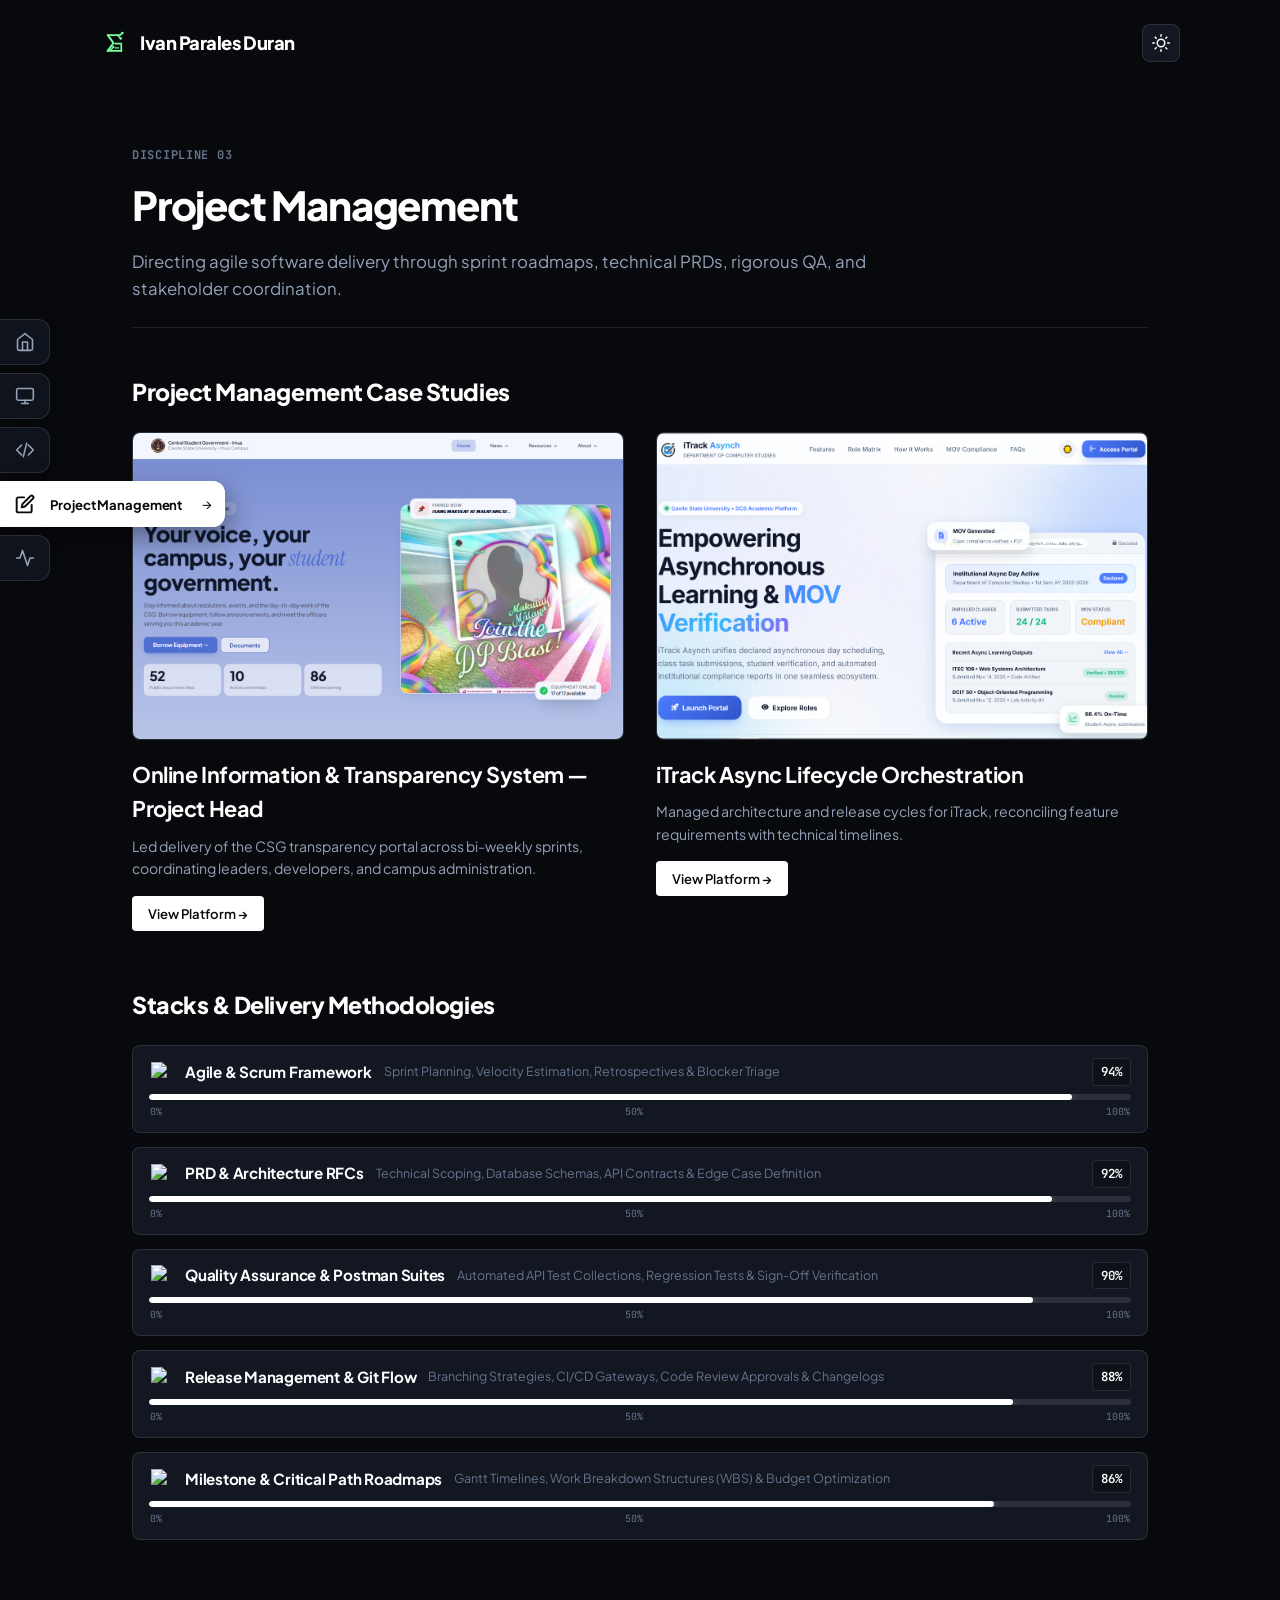
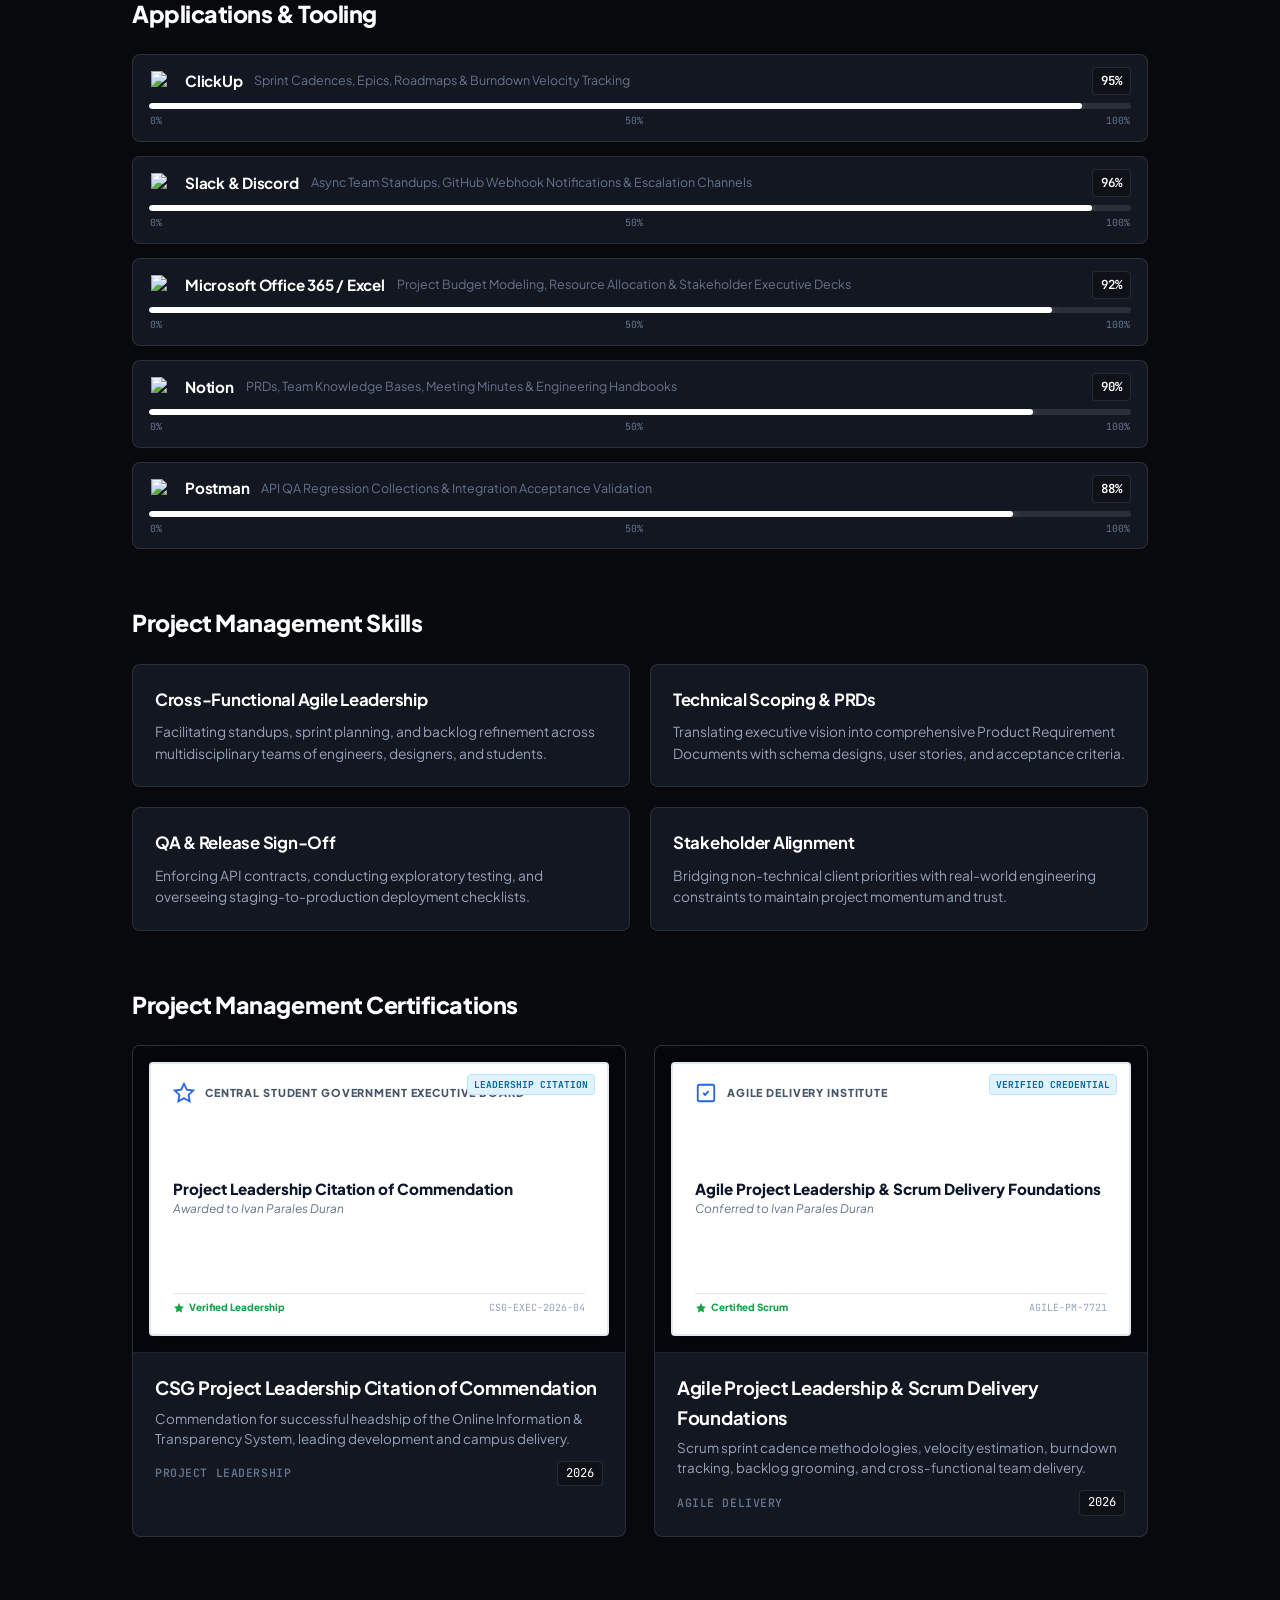
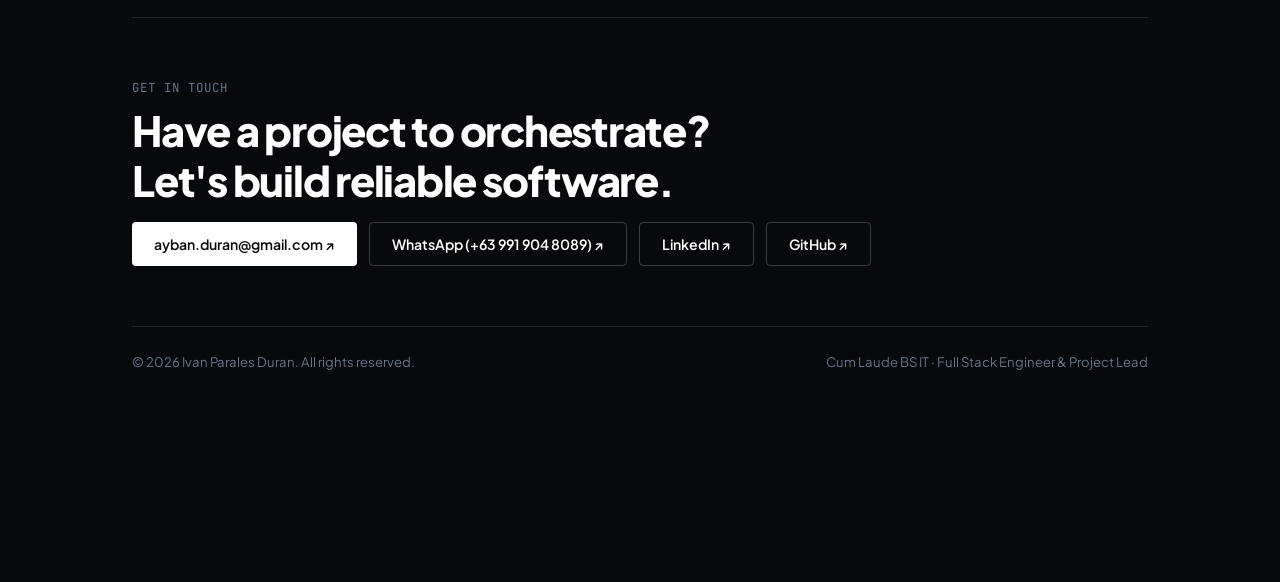
==== project-management.html @ 2bc0a1b6 "feat: design overhaul v2.0 with modular styles, responsive zero-gap navigation, gauge meters with lo" ====
<!doctype html>
<html lang="en" data-theme="dark">
  <head>
    <meta charset="utf-8">
    <meta name="viewport" content="width=device-width, initial-scale=1">
    <meta name="description" content="Project Management portfolio of Ivan Parales Duran — Agile Leadership, PRDs, QA Verification, and Case Studies.">
    <title>Project Management | Ivan Parales Duran</title>
    <link rel="icon" type="image/svg+xml" href="assets/logo.svg">
    <link rel="preconnect" href="https://fonts.googleapis.com">
    <link rel="preconnect" href="https://fonts.gstatic.com" crossorigin>
    <link href="https://fonts.googleapis.com/css2?family=JetBrains+Mono:wght@400;500;600&family=Plus+Jakarta+Sans:wght@300;400;500;600;700;800&display=swap" rel="stylesheet">
    <link rel="stylesheet" href="styles.css">
  </head>
  <body>

    <!-- Left-Stuck Side Navigation Dock (Zero Left Gap) -->
    <aside class="side-nav-dock" data-side-nav aria-label="Main Navigation">
      <nav class="side-nav-rail">
        <!-- Item 1: Home -->
        <a href="index.html" class="side-nav-item" data-page="home" aria-label="Go to Home">
          <span class="nav-icon-box" aria-hidden="true">
            <svg viewBox="0 0 24 24" fill="none" stroke="currentColor" stroke-width="2" stroke-linecap="round" stroke-linejoin="round">
              <path d="m3 9 9-7 9 7v11a2 2 0 0 1-2 2H5a2 2 0 0 1-2-2z"/>
              <polyline points="9 22 9 12 15 12 15 22"/>
            </svg>
          </span>
          <span class="nav-label">Home</span>
          <span class="nav-arrow" aria-hidden="true">→</span>
        </a>

        <!-- Item 2: Web Development -->
        <a href="web-development.html" class="side-nav-item" data-page="web-development" aria-label="Go to Web Development">
          <span class="nav-icon-box" aria-hidden="true">
            <svg viewBox="0 0 24 24" fill="none" stroke="currentColor" stroke-width="2" stroke-linecap="round" stroke-linejoin="round">
              <rect width="20" height="14" x="2" y="3" rx="2"/>
              <line x1="8" x2="16" y1="21" y2="21"/>
              <line x1="12" x2="12" y1="17" y2="21"/>
            </svg>
          </span>
          <span class="nav-label">Web Development</span>
          <span class="nav-arrow" aria-hidden="true">→</span>
        </a>

        <!-- Item 3: Software Development -->
        <a href="software-development.html" class="side-nav-item" data-page="software-development" aria-label="Go to Software Development">
          <span class="nav-icon-box" aria-hidden="true">
            <svg viewBox="0 0 24 24" fill="none" stroke="currentColor" stroke-width="2" stroke-linecap="round" stroke-linejoin="round">
              <polyline points="16 18 22 12 16 6"/>
              <polyline points="8 6 2 12 8 18"/>
              <line x1="14" x2="10" y1="4" y2="20"/>
            </svg>
          </span>
          <span class="nav-label">Software Development</span>
          <span class="nav-arrow" aria-hidden="true">→</span>
        </a>

        <!-- Item 4: Project Management (Active) -->
        <a href="project-management.html" class="side-nav-item is-active" data-page="project-management" aria-label="Project Management Page">
          <span class="nav-icon-box" aria-hidden="true">
            <svg viewBox="0 0 24 24" fill="none" stroke="currentColor" stroke-width="2" stroke-linecap="round" stroke-linejoin="round">
              <path d="M11 4H4a2 2 0 0 0-2 2v14a2 2 0 0 0 2 2h14a2 2 0 0 0 2-2v-7"/>
              <path d="M18.5 2.5a2.121 2.121 0 0 1 3 3L12 15l-4 1 1-4 9.5-9.5z"/>
            </svg>
          </span>
          <span class="nav-label">Project Management</span>
          <span class="nav-arrow" aria-hidden="true">→</span>
        </a>

        <!-- Item 5: Sales & Marketing -->
        <a href="sales-marketing.html" class="side-nav-item" data-page="sales-marketing" aria-label="Go to Sales & Marketing">
          <span class="nav-icon-box" aria-hidden="true">
            <svg viewBox="0 0 24 24" fill="none" stroke="currentColor" stroke-width="2" stroke-linecap="round" stroke-linejoin="round">
              <path d="M22 12h-4l-3 9L9 3l-3 9H2"/>
            </svg>
          </span>
          <span class="nav-label">Sales &amp; Marketing</span>
          <span class="nav-arrow" aria-hidden="true">→</span>
        </a>
      </nav>
    </aside>

    <!-- Top Minimalist Header -->
    <header class="site-header" data-header>
      <div class="header-inner">
        <a class="brand-title" href="index.html" aria-label="Ivan Parales Duran portfolio home">
          <img src="assets/logo.svg" alt="Ivan Logo" class="brand-logo" width="28" height="28">
          <span class="brand-bold">Ivan Parales Duran</span>
        </a>

        <div class="header-right-actions">
          <button type="button" class="theme-toggle-btn" data-theme-toggle aria-label="Toggle dark and light theme">
            <svg class="theme-icon icon-sun" viewBox="0 0 24 24" fill="none" stroke="currentColor" stroke-width="2" stroke-linecap="round" stroke-linejoin="round" aria-hidden="true">
              <circle cx="12" cy="12" r="5"/><line x1="12" y1="1" x2="12" y2="3"/><line x1="12" y1="21" x2="12" y2="23"/><line x1="4.22" y1="4.22" x2="5.64" y2="5.64"/><line x1="18.36" y1="18.36" x2="19.78" y2="19.78"/><line x1="1" y1="12" x2="3" y2="12"/><line x1="21" y1="12" x2="23" y2="12"/><line x1="4.22" y1="19.78" x2="5.64" y2="18.36"/><line x1="18.36" y1="5.64" x2="19.78" y2="4.22"/>
            </svg>
            <svg class="theme-icon icon-moon" viewBox="0 0 24 24" fill="none" stroke="currentColor" stroke-width="2" stroke-linecap="round" stroke-linejoin="round" aria-hidden="true">
              <path d="M21 12.79A9 9 0 1 1 11.21 3 7 7 0 0 0 21 12.79z"/>
            </svg>
          </button>
        </div>
      </div>
    </header>

    <!-- Main Container -->
    <main class="main-wrapper" id="main-content">
      <section class="editorial-section">
        <!-- Hero Banner -->
        <div class="discipline-hero-banner">
          <span class="section-kicker">Discipline 03</span>
          <h1 class="discipline-page-title">Project Management</h1>
          <p class="discipline-page-summary">
            Directing agile software delivery through sprint roadmaps, technical PRDs, rigorous QA, and stakeholder coordination.
          </p>
        </div>

        <!-- 1. Case Studies (2-Column Grid) -->
        <div class="discipline-row-block">
          <h2 class="block-heading">Project Management Case Studies</h2>
          <div class="editorial-projects-grid">
            <article class="editorial-project-card">
              <a href="https://csg-oits.vercel.app/" target="_blank" rel="noreferrer" class="project-img-link" aria-label="Visit Online Information & Transparency System">
                <div class="project-img-frame">
                  <img src="assets/csg-oits.PNG" alt="OITS Leadership Case Study" loading="lazy">
                  <div class="project-hover-overlay"><span>Project Head ↗</span></div>
                </div>
              </a>
              <div class="project-info-under">
                <h3 class="project-card-title">Online Information &amp; Transparency System — Project Head</h3>
                <p class="project-card-desc">Led delivery of the CSG transparency portal across bi-weekly sprints, coordinating leaders, developers, and campus administration.</p>
                <div class="project-btn-row">
                  <a href="https://csg-oits.vercel.app/" target="_blank" rel="noreferrer" class="btn-project-action">View Platform →</a>
                </div>
              </div>
            </article>

            <article class="editorial-project-card">
              <a href="https://itrack-async.alwaysdata.net/" target="_blank" rel="noreferrer" class="project-img-link" aria-label="Visit iTrack Async Lifecycle Management">
                <div class="project-img-frame">
                  <img src="assets/itrack-async.PNG" alt="iTrack Async Lifecycle Management" loading="lazy">
                  <div class="project-hover-overlay"><span>Project Lead ↗</span></div>
                </div>
              </a>
              <div class="project-info-under">
                <h3 class="project-card-title">iTrack Async Lifecycle Orchestration</h3>
                <p class="project-card-desc">Managed architecture and release cycles for iTrack, reconciling feature requirements with technical timelines.</p>
                <div class="project-btn-row">
                  <a href="https://itrack-async.alwaysdata.net/" target="_blank" rel="noreferrer" class="btn-project-action">View Platform →</a>
                </div>
              </div>
            </article>
          </div>
        </div>

        <!-- 1. STACK (Line 1: Gauge Meters with Logos) -->
        <div class="discipline-row-block">
          <h2 class="block-heading">Stacks &amp; Delivery Methodologies</h2>
          <div class="gauge-list">
            <!-- Agile / Scrum -->
            <div class="gauge-line-item">
              <div class="gauge-header-row">
                <div class="gauge-title-group">
                  <span class="gauge-logo-box">
                    <img src="https://cdn.simpleicons.org/linear/5E6AD2" alt="Agile Scrum" class="gauge-logo">
                  </span>
                  <span class="gauge-label">Agile &amp; Scrum Framework</span>
                  <span class="gauge-subtitle">Sprint Planning, Velocity Estimation, Retrospectives &amp; Blocker Triage</span>
                </div>
                <span class="gauge-value-pill">94%</span>
              </div>
              <div class="gauge-bar-container">
                <div class="gauge-track">
                  <div class="gauge-fill" style="width: 94%;"></div>
                </div>
                <div class="gauge-markers">
                  <span>0%</span>
                  <span>50%</span>
                  <span>100%</span>
                </div>
              </div>
            </div>

            <!-- PRD & RFC Technical Scoping -->
            <div class="gauge-line-item">
              <div class="gauge-header-row">
                <div class="gauge-title-group">
                  <span class="gauge-logo-box">
                    <img src="https://cdn.simpleicons.org/markdown/white" alt="PRD Specs" class="gauge-logo">
                  </span>
                  <span class="gauge-label">PRD &amp; Architecture RFCs</span>
                  <span class="gauge-subtitle">Technical Scoping, Database Schemas, API Contracts &amp; Edge Case Definition</span>
                </div>
                <span class="gauge-value-pill">92%</span>
              </div>
              <div class="gauge-bar-container">
                <div class="gauge-track">
                  <div class="gauge-fill" style="width: 92%;"></div>
                </div>
                <div class="gauge-markers">
                  <span>0%</span>
                  <span>50%</span>
                  <span>100%</span>
                </div>
              </div>
            </div>

            <!-- Postman Automated QA -->
            <div class="gauge-line-item">
              <div class="gauge-header-row">
                <div class="gauge-title-group">
                  <span class="gauge-logo-box">
                    <img src="https://cdn.simpleicons.org/postman/FF6C37" alt="Postman QA" class="gauge-logo">
                  </span>
                  <span class="gauge-label">Quality Assurance &amp; Postman Suites</span>
                  <span class="gauge-subtitle">Automated API Test Collections, Regression Tests &amp; Sign-Off Verification</span>
                </div>
                <span class="gauge-value-pill">90%</span>
              </div>
              <div class="gauge-bar-container">
                <div class="gauge-track">
                  <div class="gauge-fill" style="width: 90%;"></div>
                </div>
                <div class="gauge-markers">
                  <span>0%</span>
                  <span>50%</span>
                  <span>100%</span>
                </div>
              </div>
            </div>

            <!-- Git Workflow & Release Cycles -->
            <div class="gauge-line-item">
              <div class="gauge-header-row">
                <div class="gauge-title-group">
                  <span class="gauge-logo-box">
                    <img src="https://cdn.simpleicons.org/git/F05032" alt="Git Flow" class="gauge-logo">
                  </span>
                  <span class="gauge-label">Release Management &amp; Git Flow</span>
                  <span class="gauge-subtitle">Branching Strategies, CI/CD Gateways, Code Review Approvals &amp; Changelogs</span>
                </div>
                <span class="gauge-value-pill">88%</span>
              </div>
              <div class="gauge-bar-container">
                <div class="gauge-track">
                  <div class="gauge-fill" style="width: 88%;"></div>
                </div>
                <div class="gauge-markers">
                  <span>0%</span>
                  <span>50%</span>
                  <span>100%</span>
                </div>
              </div>
            </div>

            <!-- Milestone Roadmapping -->
            <div class="gauge-line-item">
              <div class="gauge-header-row">
                <div class="gauge-title-group">
                  <span class="gauge-logo-box">
                    <img src="https://cdn.simpleicons.org/trello/0052CC" alt="Roadmaps" class="gauge-logo">
                  </span>
                  <span class="gauge-label">Milestone &amp; Critical Path Roadmaps</span>
                  <span class="gauge-subtitle">Gantt Timelines, Work Breakdown Structures (WBS) &amp; Budget Optimization</span>
                </div>
                <span class="gauge-value-pill">86%</span>
              </div>
              <div class="gauge-bar-container">
                <div class="gauge-track">
                  <div class="gauge-fill" style="width: 86%;"></div>
                </div>
                <div class="gauge-markers">
                  <span>0%</span>
                  <span>50%</span>
                  <span>100%</span>
                </div>
              </div>
            </div>
          </div>
        </div>

        <!-- 2. APPLICATIONS (Line 2: Gauge Meters with Logos) -->
        <div class="discipline-row-block">
          <h2 class="block-heading">Applications &amp; Tooling</h2>
          <div class="gauge-list">
            <!-- ClickUp -->
            <div class="gauge-line-item">
              <div class="gauge-header-row">
                <div class="gauge-title-group">
                  <span class="gauge-logo-box">
                    <img src="https://cdn.simpleicons.org/clickup/7B68EE" alt="ClickUp" class="gauge-logo">
                  </span>
                  <span class="gauge-label">ClickUp</span>
                  <span class="gauge-subtitle">Sprint Cadences, Epics, Roadmaps &amp; Burndown Velocity Tracking</span>
                </div>
                <span class="gauge-value-pill">95%</span>
              </div>
              <div class="gauge-bar-container">
                <div class="gauge-track">
                  <div class="gauge-fill" style="width: 95%;"></div>
                </div>
                <div class="gauge-markers">
                  <span>0%</span>
                  <span>50%</span>
                  <span>100%</span>
                </div>
              </div>
            </div>

            <!-- Slack -->
            <div class="gauge-line-item">
              <div class="gauge-header-row">
                <div class="gauge-title-group">
                  <span class="gauge-logo-box">
                    <img src="https://cdn.simpleicons.org/slack/4A154B" alt="Slack" class="gauge-logo">
                  </span>
                  <span class="gauge-label">Slack &amp; Discord</span>
                  <span class="gauge-subtitle">Async Team Standups, GitHub Webhook Notifications &amp; Escalation Channels</span>
                </div>
                <span class="gauge-value-pill">96%</span>
              </div>
              <div class="gauge-bar-container">
                <div class="gauge-track">
                  <div class="gauge-fill" style="width: 96%;"></div>
                </div>
                <div class="gauge-markers">
                  <span>0%</span>
                  <span>50%</span>
                  <span>100%</span>
                </div>
              </div>
            </div>

            <!-- Microsoft Office 365 -->
            <div class="gauge-line-item">
              <div class="gauge-header-row">
                <div class="gauge-title-group">
                  <span class="gauge-logo-box">
                    <img src="https://cdn.simpleicons.org/microsoftoffice/D83B01" alt="Office 365" class="gauge-logo">
                  </span>
                  <span class="gauge-label">Microsoft Office 365 / Excel</span>
                  <span class="gauge-subtitle">Project Budget Modeling, Resource Allocation &amp; Stakeholder Executive Decks</span>
                </div>
                <span class="gauge-value-pill">92%</span>
              </div>
              <div class="gauge-bar-container">
                <div class="gauge-track">
                  <div class="gauge-fill" style="width: 92%;"></div>
                </div>
                <div class="gauge-markers">
                  <span>0%</span>
                  <span>50%</span>
                  <span>100%</span>
                </div>
              </div>
            </div>

            <!-- Notion -->
            <div class="gauge-line-item">
              <div class="gauge-header-row">
                <div class="gauge-title-group">
                  <span class="gauge-logo-box">
                    <img src="https://cdn.simpleicons.org/notion/white" alt="Notion" class="gauge-logo">
                  </span>
                  <span class="gauge-label">Notion</span>
                  <span class="gauge-subtitle">PRDs, Team Knowledge Bases, Meeting Minutes &amp; Engineering Handbooks</span>
                </div>
                <span class="gauge-value-pill">90%</span>
              </div>
              <div class="gauge-bar-container">
                <div class="gauge-track">
                  <div class="gauge-fill" style="width: 90%;"></div>
                </div>
                <div class="gauge-markers">
                  <span>0%</span>
                  <span>50%</span>
                  <span>100%</span>
                </div>
              </div>
            </div>

            <!-- Postman -->
            <div class="gauge-line-item">
              <div class="gauge-header-row">
                <div class="gauge-title-group">
                  <span class="gauge-logo-box">
                    <img src="https://cdn.simpleicons.org/postman/FF6C37" alt="Postman" class="gauge-logo">
                  </span>
                  <span class="gauge-label">Postman</span>
                  <span class="gauge-subtitle">API QA Regression Collections &amp; Integration Acceptance Validation</span>
                </div>
                <span class="gauge-value-pill">88%</span>
              </div>
              <div class="gauge-bar-container">
                <div class="gauge-track">
                  <div class="gauge-fill" style="width: 88%;"></div>
                </div>
                <div class="gauge-markers">
                  <span>0%</span>
                  <span>50%</span>
                  <span>100%</span>
                </div>
              </div>
            </div>
          </div>
        </div>

        <!-- 3. SKILLS (Line 3: Feature Cards) -->
        <div class="discipline-row-block">
          <h2 class="block-heading">Project Management Skills</h2>
          <div class="skills-cards-grid">
            <div class="skill-feature-card">
              <h4>Cross-Functional Agile Leadership</h4>
              <p>Facilitating standups, sprint planning, and backlog refinement across multidisciplinary teams of engineers, designers, and students.</p>
            </div>
            <div class="skill-feature-card">
              <h4>Technical Scoping &amp; PRDs</h4>
              <p>Translating executive vision into comprehensive Product Requirement Documents with schema designs, user stories, and acceptance criteria.</p>
            </div>
            <div class="skill-feature-card">
              <h4>QA &amp; Release Sign-Off</h4>
              <p>Enforcing API contracts, conducting exploratory testing, and overseeing staging-to-production deployment checklists.</p>
            </div>
            <div class="skill-feature-card">
              <h4>Stakeholder Alignment</h4>
              <p>Bridging non-technical client priorities with real-world engineering constraints to maintain project momentum and trust.</p>
            </div>
          </div>
        </div>

        <!-- 4. CERTIFICATIONS (Showing Sample Certificate Picture) -->
        <div class="discipline-row-block">
          <h2 class="block-heading">Project Management Certifications</h2>
          <div class="cert-picture-grid">
            <!-- Cert 1: CSG Commendation -->
            <article class="cert-picture-card">
              <div class="cert-frame-preview">
                <div class="sample-cert-sheet">
                  <span class="cert-sample-badge">Leadership Citation</span>
                  <div class="cert-sheet-top">
                    <svg class="cert-sheet-crest" viewBox="0 0 24 24" fill="none" stroke="currentColor" stroke-width="2">
                      <polygon points="12 2 15.09 8.26 22 9.27 17 14.14 18.18 21.02 12 17.77 5.82 21.02 7 14.14 2 9.27 8.91 8.26 12 2"/>
                    </svg>
                    <span class="cert-sheet-org">Central Student Government Executive Board</span>
                  </div>
                  <div class="cert-sheet-mid">
                    <div class="cert-sheet-cert-title">Project Leadership Citation of Commendation</div>
                    <div class="cert-sheet-recipient">Awarded to Ivan Parales Duran</div>
                  </div>
                  <div class="cert-sheet-bottom">
                    <span class="cert-sheet-seal-badge">
                      <svg width="12" height="12" viewBox="0 0 24 24" fill="currentColor">
                        <polygon points="12 2 15.09 8.26 22 9.27 17 14.14 18.18 21.02 12 17.77 5.82 21.02 7 14.14 2 9.27 8.91 8.26 12 2"/>
                      </svg>
                      Verified Leadership
                    </span>
                    <span class="cert-sheet-id">CSG-EXEC-2026-04</span>
                  </div>
                </div>
              </div>
              <div class="cert-picture-meta">
                <h3 class="cert-picture-title">CSG Project Leadership Citation of Commendation</h3>
                <p class="cert-picture-desc">Commendation for successful headship of the Online Information &amp; Transparency System, leading development and campus delivery.</p>
                <div class="cert-picture-footer">
                  <span class="cert-tag">Project Leadership</span>
                  <span class="cert-year">2026</span>
                </div>
              </div>
            </article>

            <!-- Cert 2: Agile Delivery -->
            <article class="cert-picture-card">
              <div class="cert-frame-preview">
                <div class="sample-cert-sheet">
                  <span class="cert-sample-badge">Verified Credential</span>
                  <div class="cert-sheet-top">
                    <svg class="cert-sheet-crest" viewBox="0 0 24 24" fill="none" stroke="currentColor" stroke-width="2">
                      <rect width="18" height="18" x="3" y="3" rx="2"/>
                      <path d="m9 12 2 2 4-4"/>
                    </svg>
                    <span class="cert-sheet-org">Agile Delivery Institute</span>
                  </div>
                  <div class="cert-sheet-mid">
                    <div class="cert-sheet-cert-title">Agile Project Leadership &amp; Scrum Delivery Foundations</div>
                    <div class="cert-sheet-recipient">Conferred to Ivan Parales Duran</div>
                  </div>
                  <div class="cert-sheet-bottom">
                    <span class="cert-sheet-seal-badge">
                      <svg width="12" height="12" viewBox="0 0 24 24" fill="currentColor">
                        <polygon points="12 2 15.09 8.26 22 9.27 17 14.14 18.18 21.02 12 17.77 5.82 21.02 7 14.14 2 9.27 8.91 8.26 12 2"/>
                      </svg>
                      Certified Scrum
                    </span>
                    <span class="cert-sheet-id">AGILE-PM-7721</span>
                  </div>
                </div>
              </div>
              <div class="cert-picture-meta">
                <h3 class="cert-picture-title">Agile Project Leadership &amp; Scrum Delivery Foundations</h3>
                <p class="cert-picture-desc">Scrum sprint cadence methodologies, velocity estimation, burndown tracking, backlog grooming, and cross-functional team delivery.</p>
                <div class="cert-picture-footer">
                  <span class="cert-tag">Agile Delivery</span>
                  <span class="cert-year">2026</span>
                </div>
              </div>
            </article>
          </div>
        </div>

        <!-- Contact & Footer -->
        <div class="contact-block" id="contact">
          <div class="contact-editorial-content">
            <span class="contact-eyebrow">Get in touch</span>
            <h2 class="contact-huge-title">Have a project to orchestrate?<br>Let's build reliable software.</h2>
            <div class="contact-btn-cloud">
              <a href="mailto:ayban.duran@gmail.com" class="btn-editorial-solid"><span>ayban.duran@gmail.com ↗</span></a>
              <a href="https://wa.me/639919048089" target="_blank" rel="noreferrer" class="btn-editorial-outline"><span>WhatsApp (+63 991 904 8089) ↗</span></a>
              <a href="https://www.linkedin.com/in/duran-ivan/" target="_blank" rel="noreferrer" class="btn-editorial-outline"><span>LinkedIn ↗</span></a>
              <a href="https://github.com/sleepdeprive-gray" target="_blank" rel="noreferrer" class="btn-editorial-outline"><span>GitHub ↗</span></a>
            </div>
          </div>
          <div class="minimal-footer-line">
            <span>© <span data-year>2026</span> Ivan Parales Duran. All rights reserved.</span>
            <span>Cum Laude BS IT · Full Stack Engineer &amp; Project Lead</span>
          </div>
        </div>
      </section>
    </main>

    <script src="script.js"></script>
  </body>
</html>
---- styles.css ----
/* ==========================================================================
   Ivan Parales Duran Portfolio — Modular Stylesheet Architecture
   ========================================================================== */

@import url("css/base.css");
@import url("css/gauge.css");
@import url("css/home.css");
@import url("css/discipline.css");
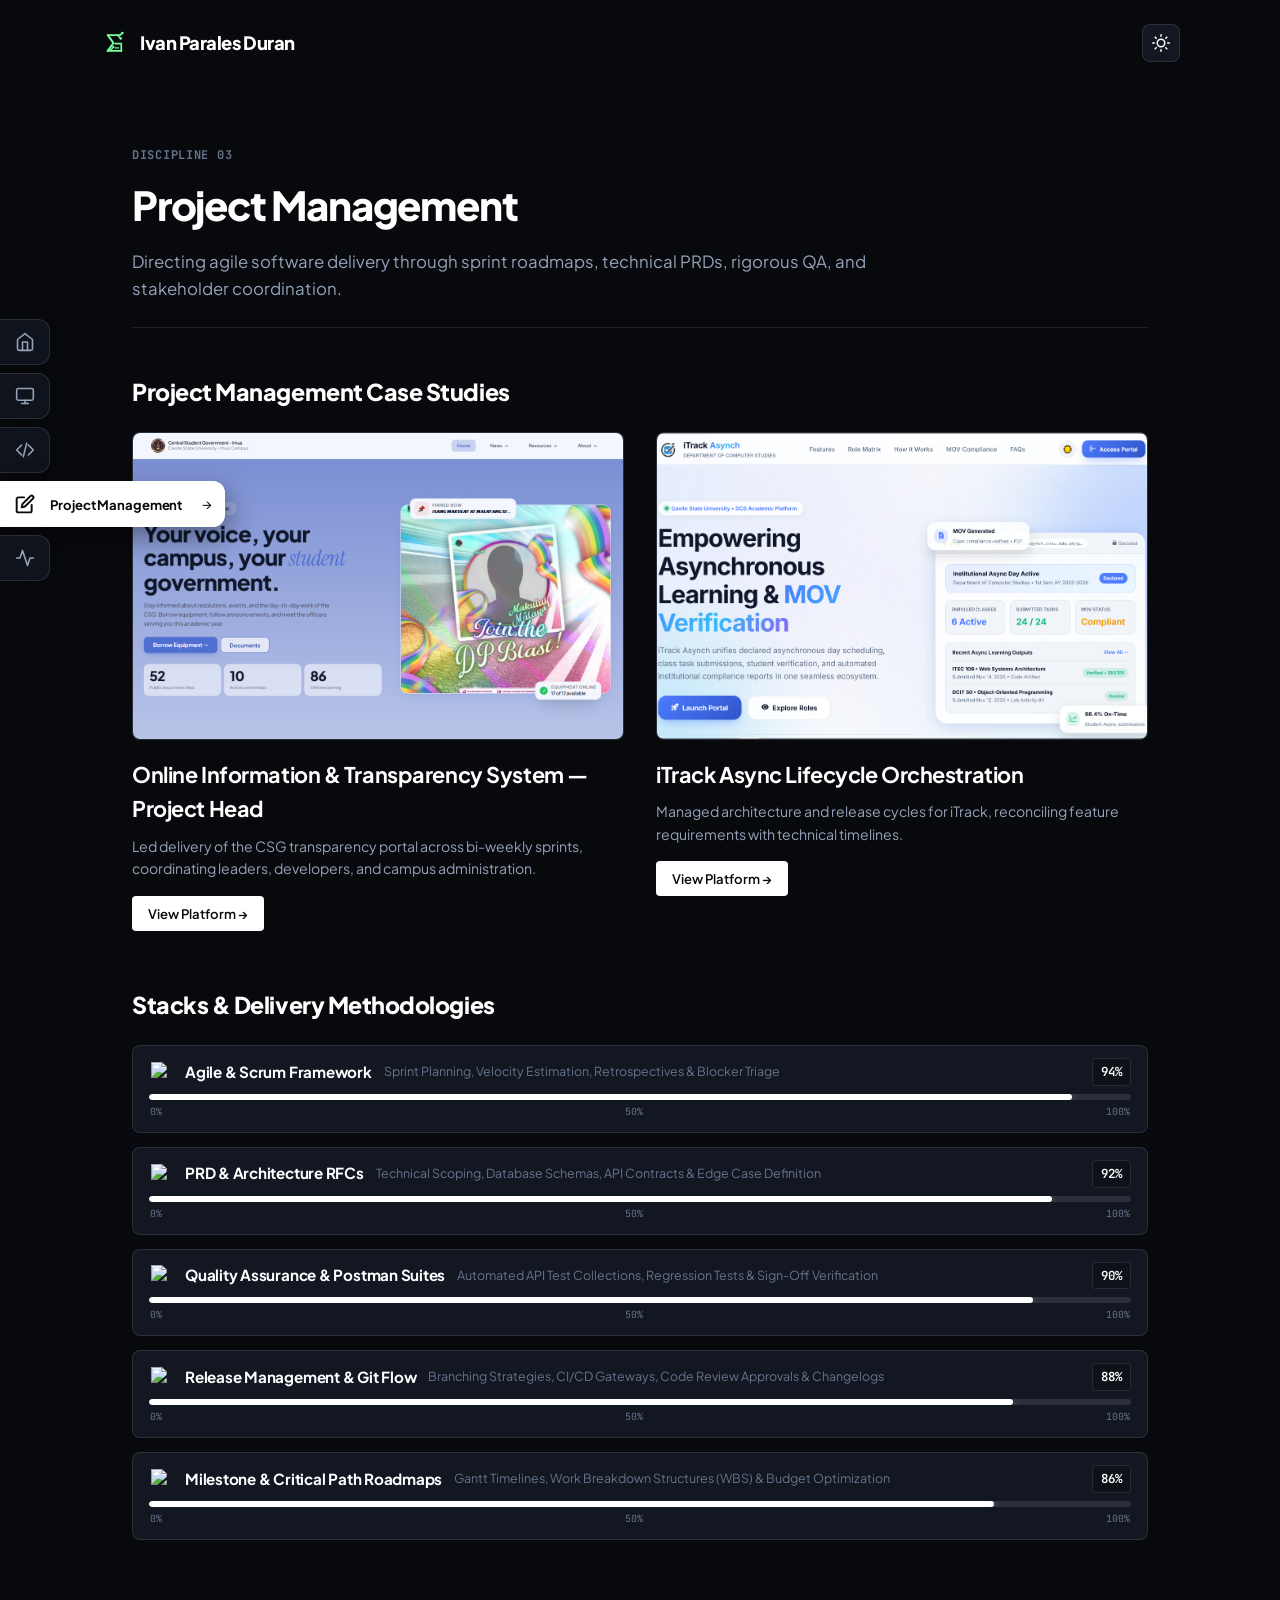
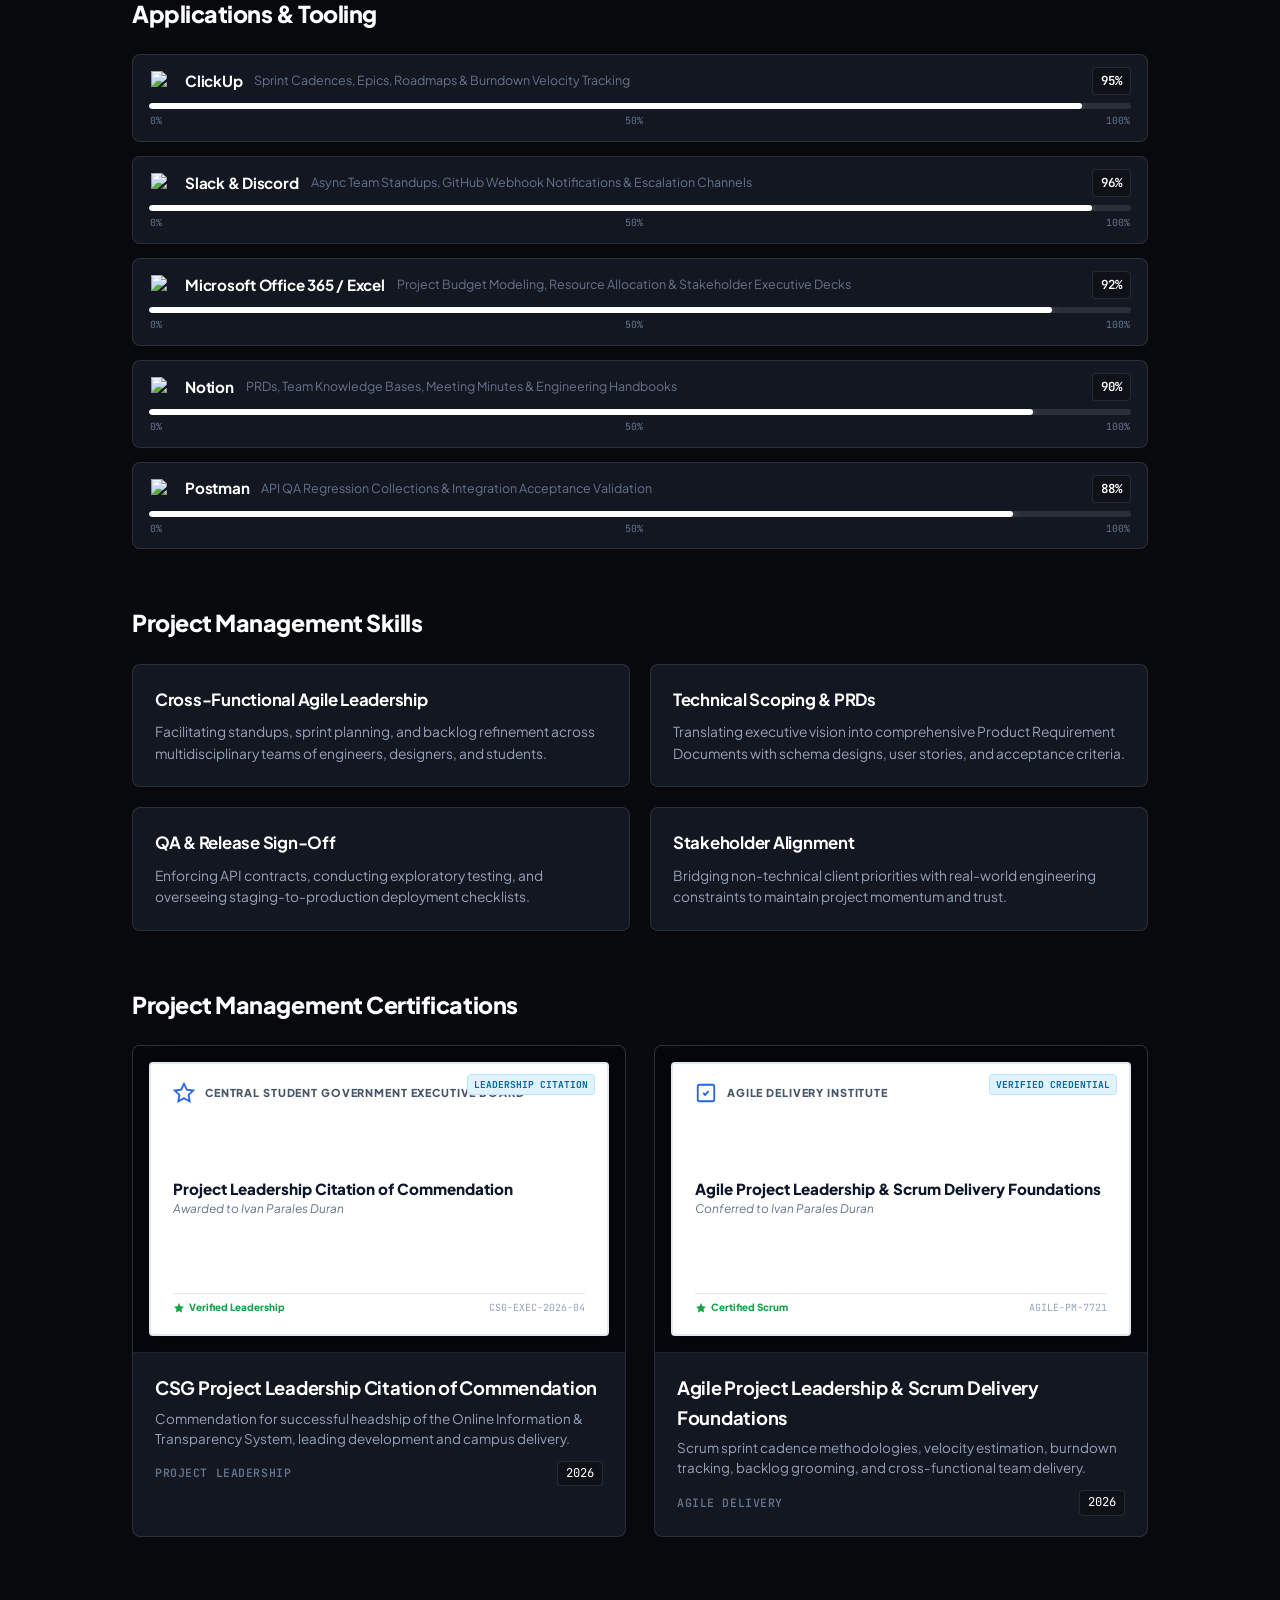
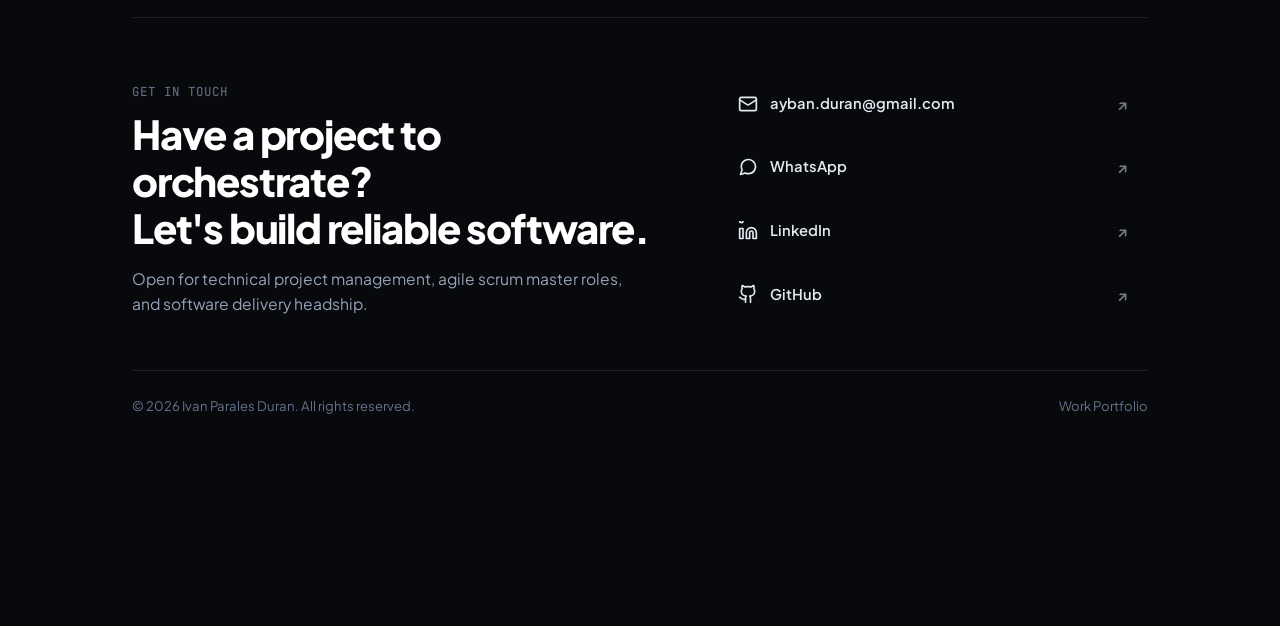
==== commit 235a3b6b: "feat: replace recent projects with core competencies, redesign contact section with right-side stack" ====
--- a/project-management.html
+++ b/project-management.html
@@ -507,18 +507,55 @@
         <!-- Contact & Footer -->
         <div class="contact-block" id="contact">
           <div class="contact-editorial-content">
-            <span class="contact-eyebrow">Get in touch</span>
-            <h2 class="contact-huge-title">Have a project to orchestrate?<br>Let's build reliable software.</h2>
-            <div class="contact-btn-cloud">
-              <a href="mailto:ayban.duran@gmail.com" class="btn-editorial-solid"><span>ayban.duran@gmail.com ↗</span></a>
-              <a href="https://wa.me/639919048089" target="_blank" rel="noreferrer" class="btn-editorial-outline"><span>WhatsApp (+63 991 904 8089) ↗</span></a>
-              <a href="https://www.linkedin.com/in/duran-ivan/" target="_blank" rel="noreferrer" class="btn-editorial-outline"><span>LinkedIn ↗</span></a>
-              <a href="https://github.com/sleepdeprive-gray" target="_blank" rel="noreferrer" class="btn-editorial-outline"><span>GitHub ↗</span></a>
+            <div class="contact-left-info">
+              <span class="contact-eyebrow">Get in touch</span>
+              <h2 class="contact-huge-title">Have a project to orchestrate?<br>Let's build reliable software.</h2>
+              <p class="contact-subtext">
+                Open for technical project management, agile scrum master roles, and software delivery headship.
+              </p>
+            </div>
+
+            <div class="contact-buttons-stack">
+              <a href="mailto:ayban.duran@gmail.com" class="btn-contact-stack btn-editorial-solid" aria-label="Send email to Ivan Parales Duran">
+                <svg class="contact-btn-icon" viewBox="0 0 24 24" fill="none" stroke="currentColor" stroke-width="2" stroke-linecap="round" stroke-linejoin="round" aria-hidden="true">
+                  <rect width="20" height="16" x="2" y="4" rx="2"/>
+                  <path d="m22 7-8.97 5.7a1.94 1.94 0 0 1-2.06 0L2 7"/>
+                </svg>
+                <span class="btn-text">ayban.duran@gmail.com</span>
+                <span class="btn-arrow" aria-hidden="true">↗</span>
+              </a>
+
+              <a href="https://wa.me/639919048089" target="_blank" rel="noreferrer" class="btn-contact-stack btn-editorial-outline" aria-label="Chat on WhatsApp">
+                <svg class="contact-btn-icon" viewBox="0 0 24 24" fill="none" stroke="currentColor" stroke-width="2" stroke-linecap="round" stroke-linejoin="round" aria-hidden="true">
+                  <path d="M21 11.5a8.38 8.38 0 0 1-.9 3.8 8.5 8.5 0 0 1-7.6 4.7 8.38 8.38 0 0 1-3.8-.9L3 21l1.9-5.7a8.38 8.38 0 0 1-.9-3.8 8.5 8.5 0 0 1 4.7-7.6 8.38 8.38 0 0 1 3.8-.9h.5a8.48 8.48 0 0 1 8 8v.5z"/>
+                </svg>
+                <span class="btn-text">WhatsApp</span>
+                <span class="btn-arrow" aria-hidden="true">↗</span>
+              </a>
+
+              <a href="https://www.linkedin.com/in/duran-ivan/" target="_blank" rel="noreferrer" class="btn-contact-stack btn-editorial-outline" aria-label="Connect on LinkedIn">
+                <svg class="contact-btn-icon" viewBox="0 0 24 24" fill="none" stroke="currentColor" stroke-width="2" stroke-linecap="round" stroke-linejoin="round" aria-hidden="true">
+                  <path d="M16 8a6 6 0 0 1 6 6v7h-4v-7a2 2 0 0 0-2-2 2 2 0 0 0-2 2v7h-4v-7a6 6 0 0 1 6-6z"/>
+                  <rect width="4" height="12" x="2" y="9"/>
+                  <circle cx="4" r="2"/>
+                </svg>
+                <span class="btn-text">LinkedIn</span>
+                <span class="btn-arrow" aria-hidden="true">↗</span>
+              </a>
+
+              <a href="https://github.com/sleepdeprive-gray" target="_blank" rel="noreferrer" class="btn-contact-stack btn-editorial-outline" aria-label="Visit GitHub Profile">
+                <svg class="contact-btn-icon" viewBox="0 0 24 24" fill="none" stroke="currentColor" stroke-width="2" stroke-linecap="round" stroke-linejoin="round" aria-hidden="true">
+                  <path d="M15 22v-4a4.8 4.8 0 0 0-1-3.5c3 0 6-2 6-5.5.08-1.25-.27-2.48-1-3.5.28-1.15.28-2.35 0-3.5 0 0-1 0-3 1.5-2.64-.5-5.36-.5-8 0C6 2 5 2 5 2c-.3 1.15-.3 2.35 0 3.5A5.403 5.403 0 0 0 4 9c0 3.5 3 5.5 6 5.5-.39.49-.68 1.05-.85 1.65-.17.6-.22 1.23-.15 1.85v4"/>
+                  <path d="M9 18c-4.51 2-5-2-7-2"/>
+                </svg>
+                <span class="btn-text">GitHub</span>
+                <span class="btn-arrow" aria-hidden="true">↗</span>
+              </a>
             </div>
           </div>
           <div class="minimal-footer-line">
             <span>© <span data-year>2026</span> Ivan Parales Duran. All rights reserved.</span>
-            <span>Cum Laude BS IT · Full Stack Engineer &amp; Project Lead</span>
+            <span>Work Portfolio</span>
           </div>
         </div>
       </section>
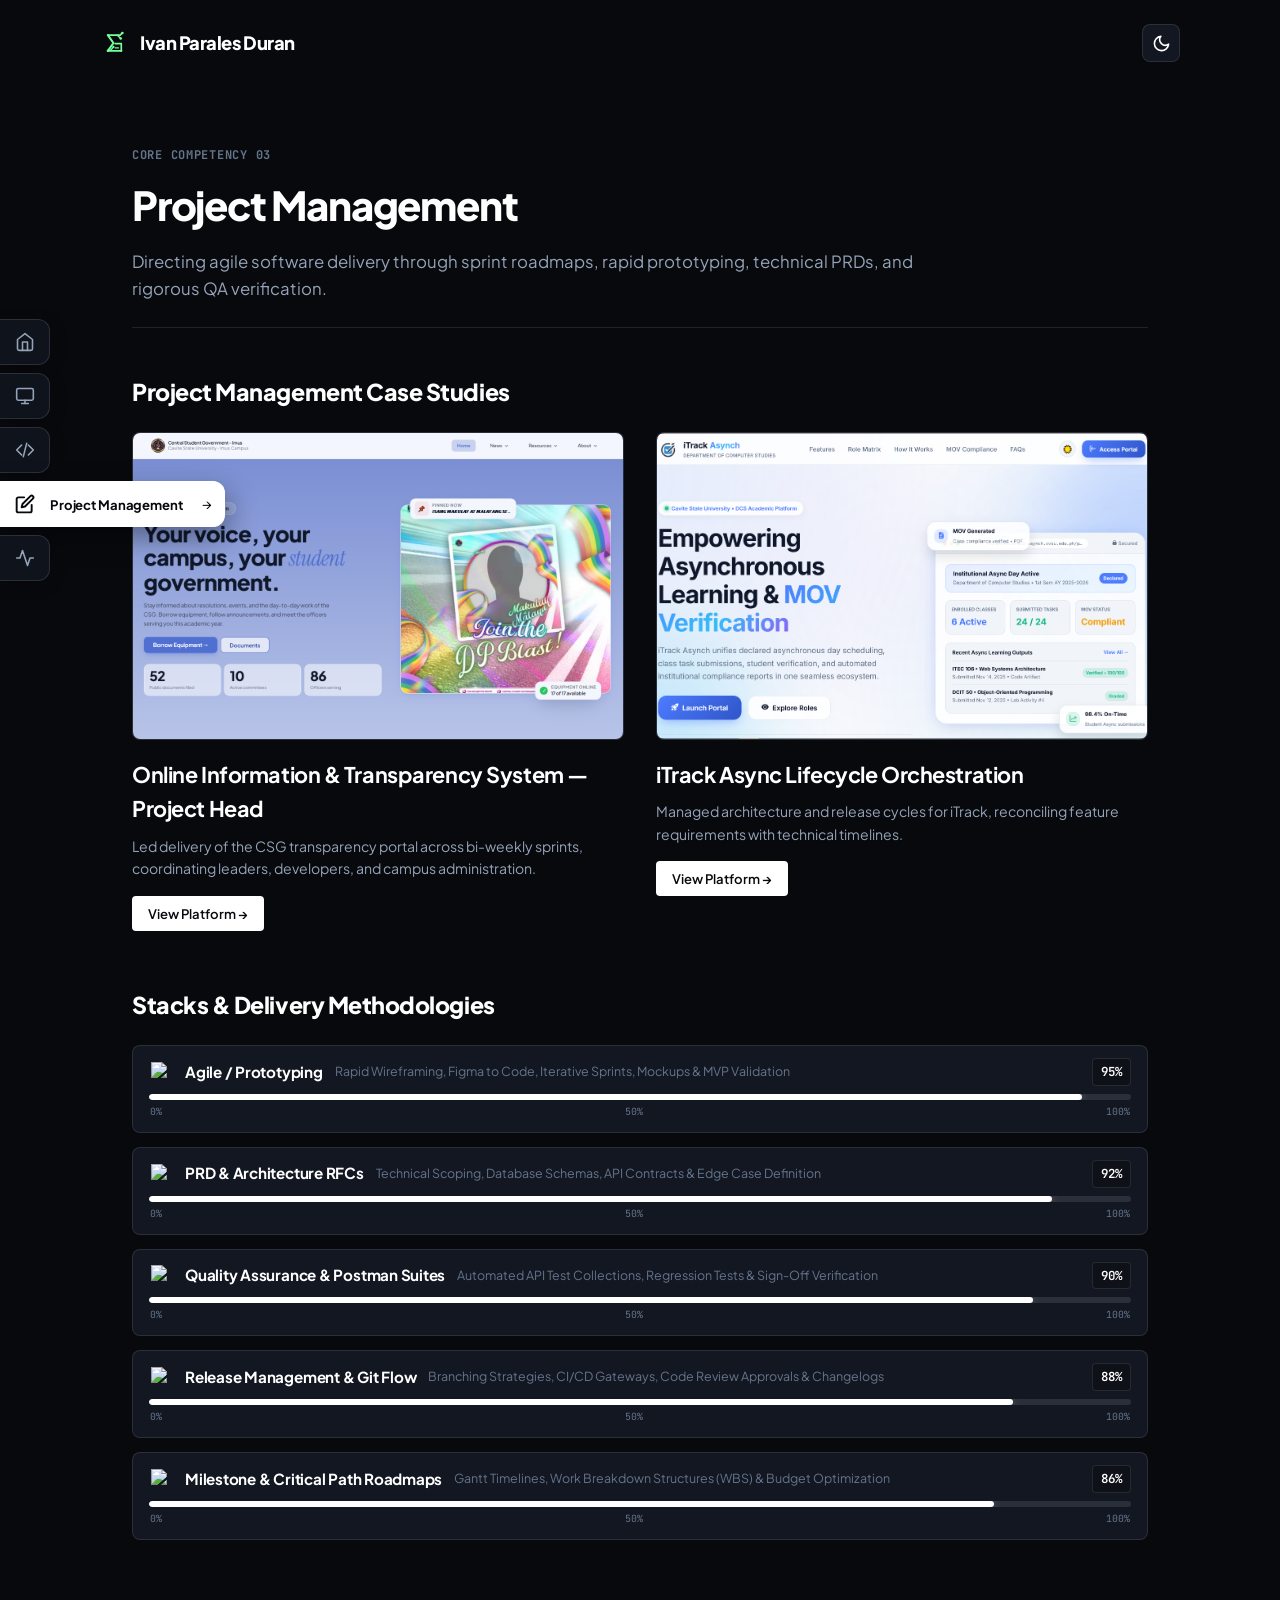
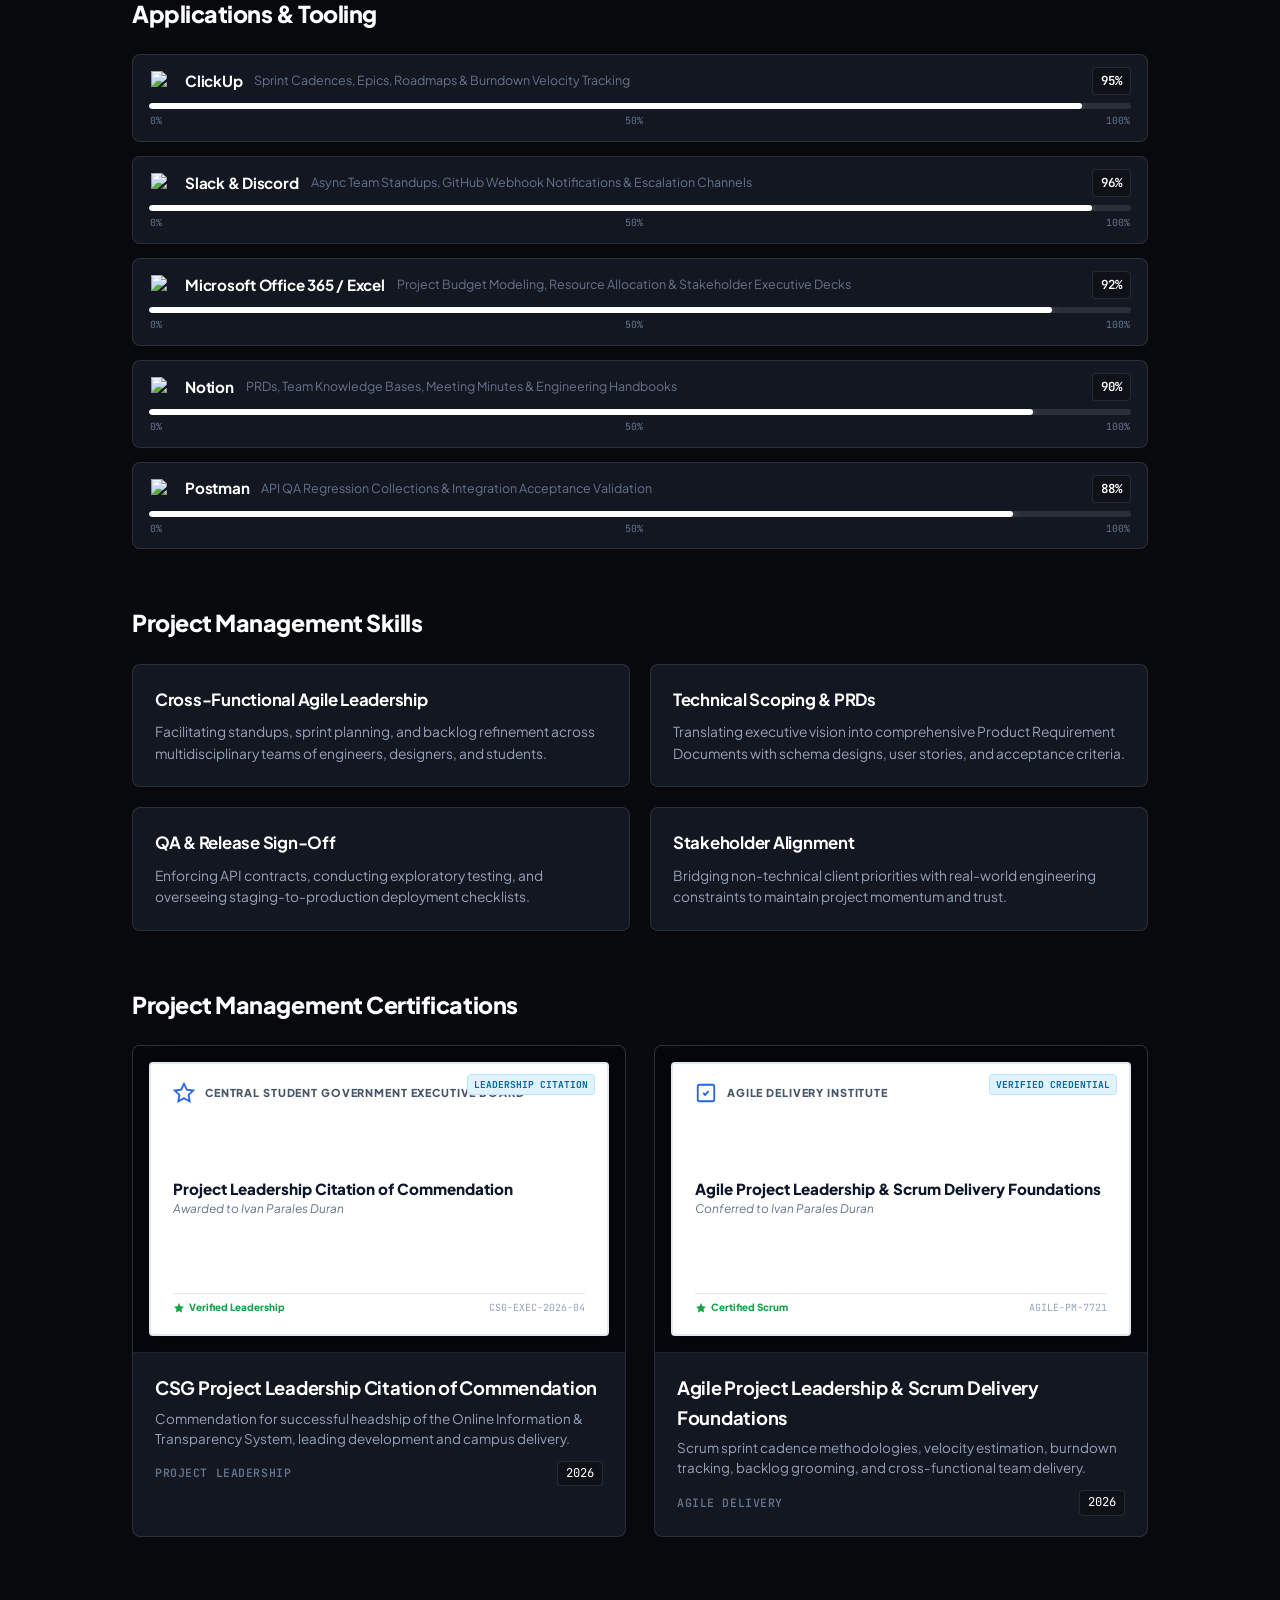
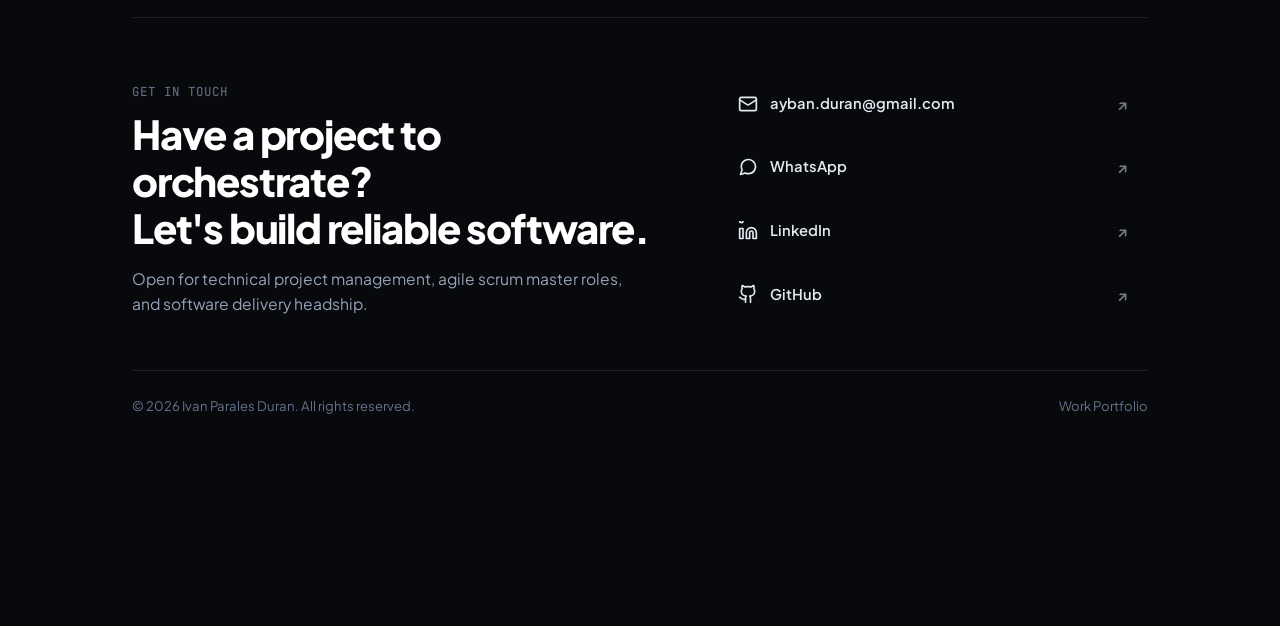
==== commit 4f67eb74: "feat: global theme sync with sun/moon toggle animation, icon-only mobile navigation, core skills & c" ====
--- a/project-management.html
+++ b/project-management.html
@@ -10,6 +10,12 @@
     <link rel="preconnect" href="https://fonts.gstatic.com" crossorigin>
     <link href="https://fonts.googleapis.com/css2?family=JetBrains+Mono:wght@400;500;600&family=Plus+Jakarta+Sans:wght@300;400;500;600;700;800&display=swap" rel="stylesheet">
     <link rel="stylesheet" href="styles.css">
+    <script>
+      (function() {
+        const savedTheme = localStorage.getItem("ivan_portfolio_theme") || "dark";
+        document.documentElement.setAttribute("data-theme", savedTheme);
+      })();
+    </script>
   </head>
   <body>
 
@@ -105,10 +111,10 @@
       <section class="editorial-section">
         <!-- Hero Banner -->
         <div class="discipline-hero-banner">
-          <span class="section-kicker">Discipline 03</span>
+          <span class="section-kicker">Core Competency 03</span>
           <h1 class="discipline-page-title">Project Management</h1>
           <p class="discipline-page-summary">
-            Directing agile software delivery through sprint roadmaps, technical PRDs, rigorous QA, and stakeholder coordination.
+            Directing agile software delivery through sprint roadmaps, rapid prototyping, technical PRDs, and rigorous QA verification.
           </p>
         </div>
 
@@ -154,21 +160,21 @@
         <div class="discipline-row-block">
           <h2 class="block-heading">Stacks &amp; Delivery Methodologies</h2>
           <div class="gauge-list">
-            <!-- Agile / Scrum -->
-            <div class="gauge-line-item">
-              <div class="gauge-header-row">
-                <div class="gauge-title-group">
-                  <span class="gauge-logo-box">
-                    <img src="https://cdn.simpleicons.org/linear/5E6AD2" alt="Agile Scrum" class="gauge-logo">
-                  </span>
-                  <span class="gauge-label">Agile &amp; Scrum Framework</span>
-                  <span class="gauge-subtitle">Sprint Planning, Velocity Estimation, Retrospectives &amp; Blocker Triage</span>
-                </div>
-                <span class="gauge-value-pill">94%</span>
-              </div>
-              <div class="gauge-bar-container">
-                <div class="gauge-track">
-                  <div class="gauge-fill" style="width: 94%;"></div>
+            <!-- Agile / Prototyping -->
+            <div class="gauge-line-item">
+              <div class="gauge-header-row">
+                <div class="gauge-title-group">
+                  <span class="gauge-logo-box">
+                    <img src="https://cdn.simpleicons.org/figma/F24E1E" alt="Agile &amp; Prototyping" class="gauge-logo">
+                  </span>
+                  <span class="gauge-label">Agile / Prototyping</span>
+                  <span class="gauge-subtitle">Rapid Wireframing, Figma to Code, Iterative Sprints, Mockups &amp; MVP Validation</span>
+                </div>
+                <span class="gauge-value-pill">95%</span>
+              </div>
+              <div class="gauge-bar-container">
+                <div class="gauge-track">
+                  <div class="gauge-fill" style="width: 95%;"></div>
                 </div>
                 <div class="gauge-markers">
                   <span>0%</span>
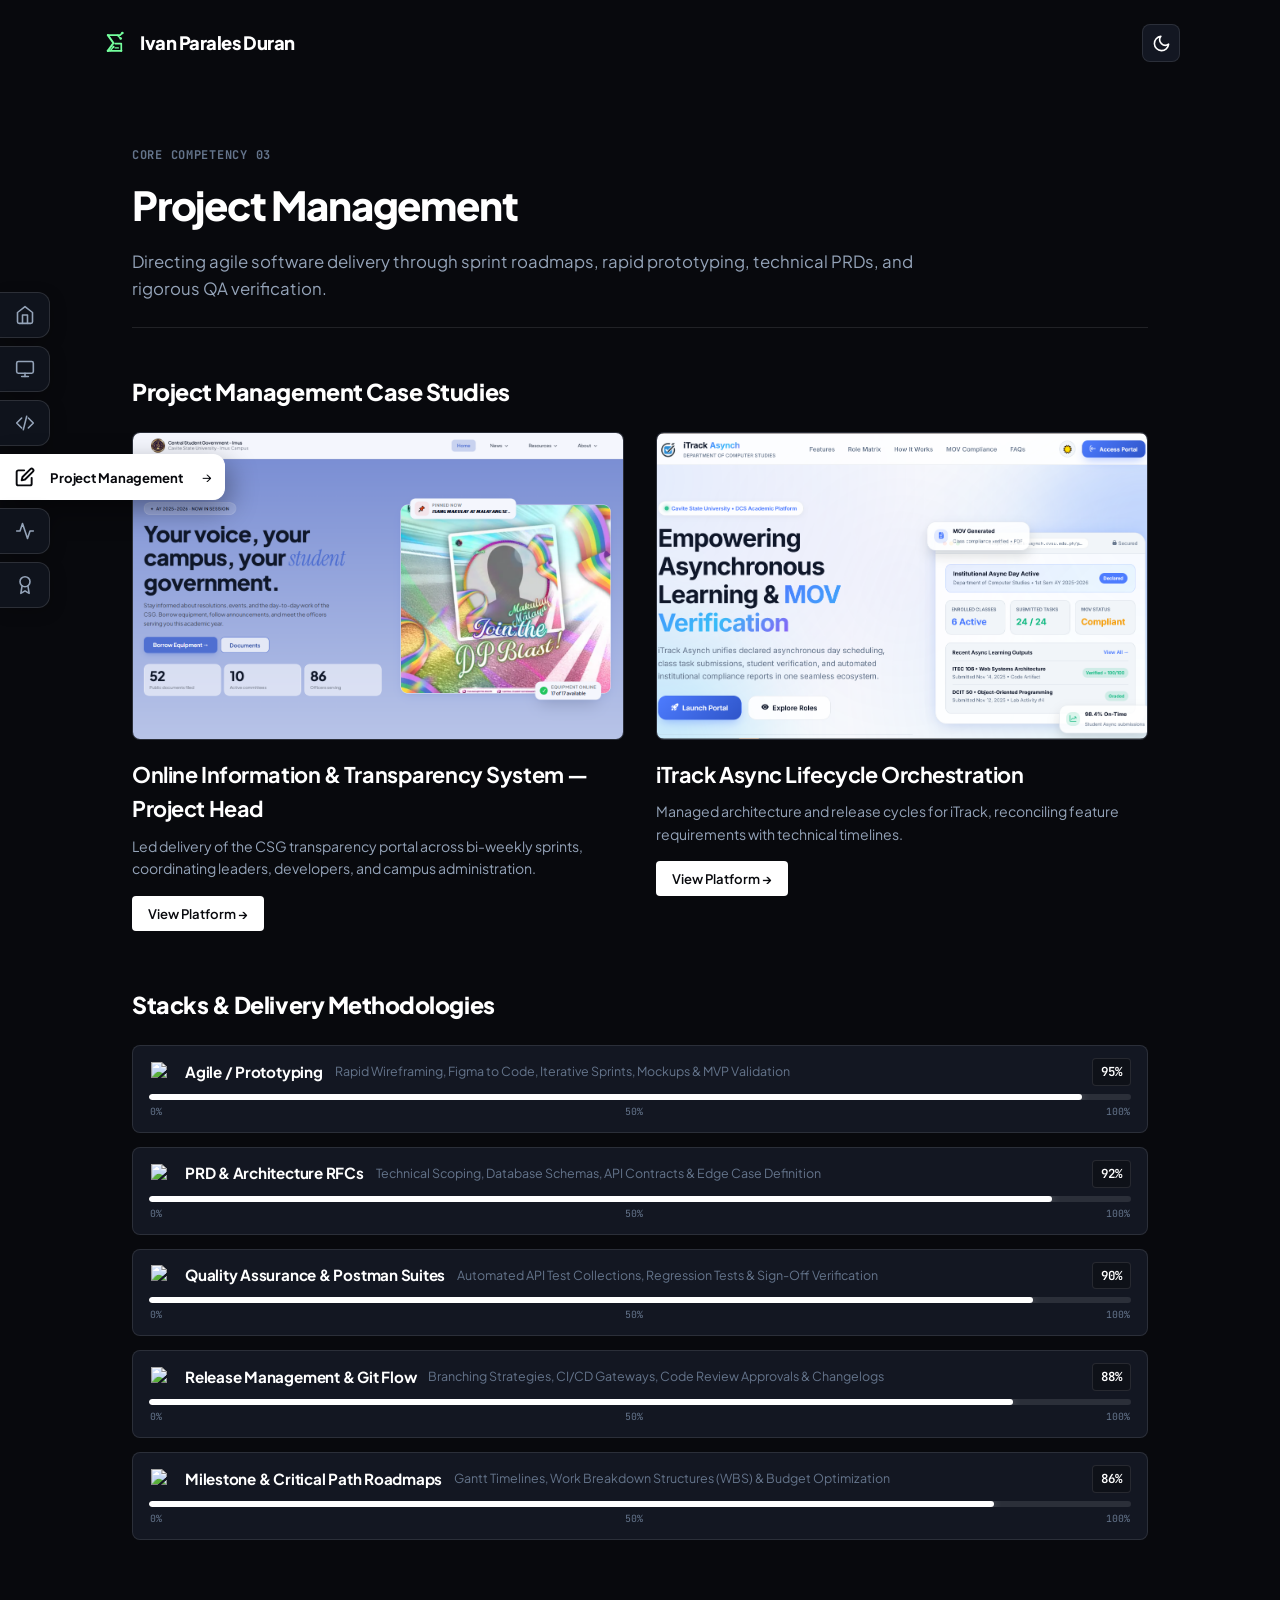
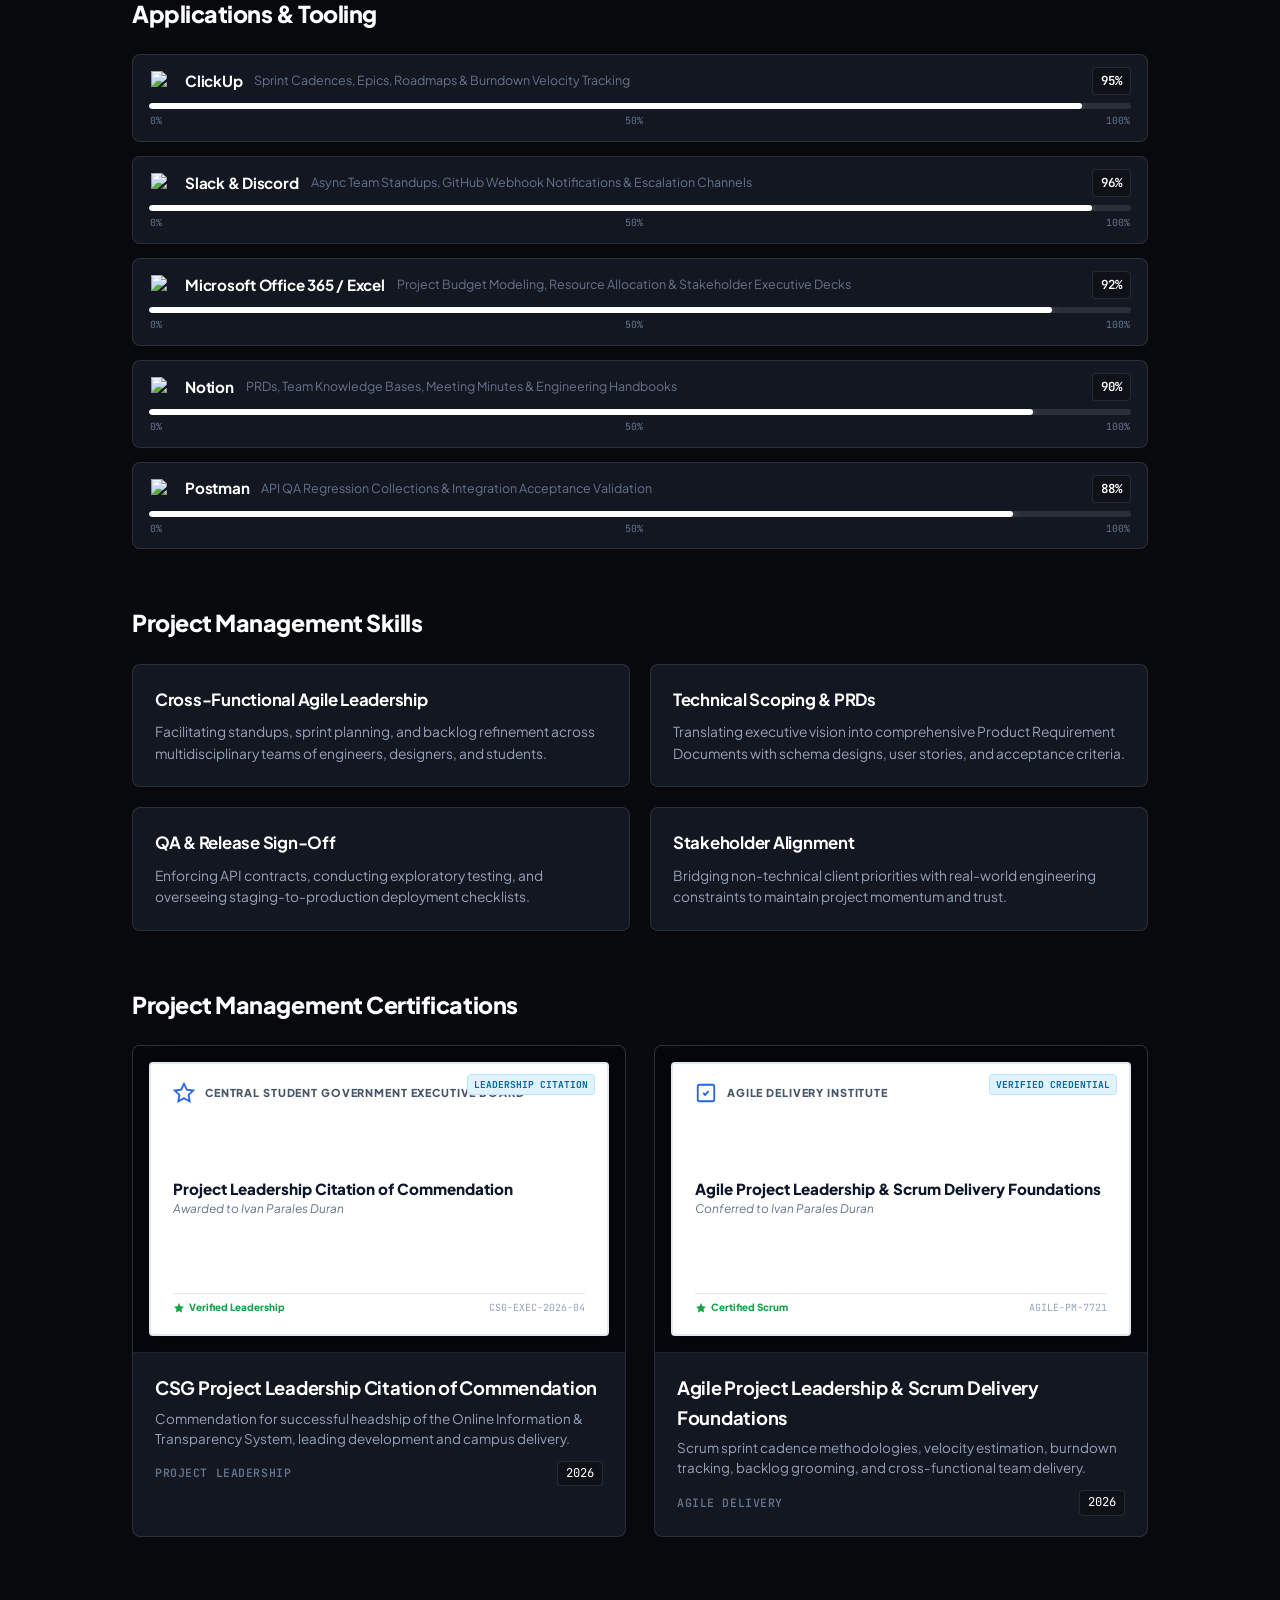
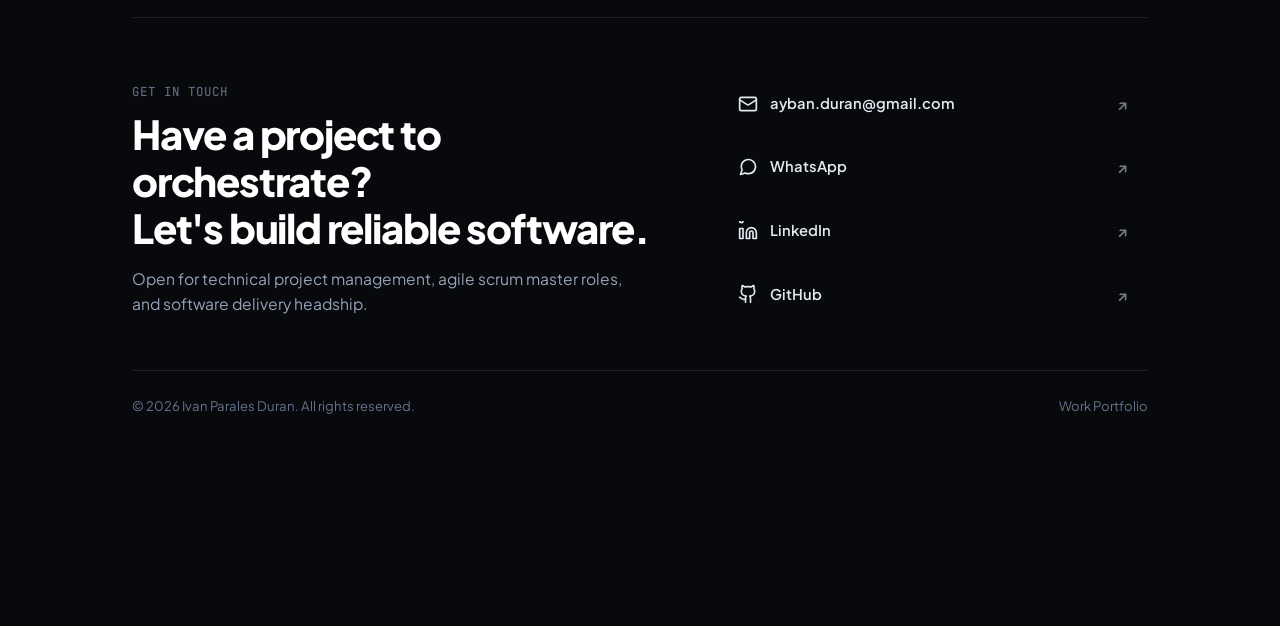
==== commit 4fffe5fd: "feat: rename Certifications & honors to Certifications & Badge, add blank certification-badge page a" ====
--- a/project-management.html
+++ b/project-management.html
@@ -80,6 +80,18 @@
             </svg>
           </span>
           <span class="nav-label">Sales &amp; Marketing</span>
+          <span class="nav-arrow" aria-hidden="true">→</span>
+        </a>
+
+        <!-- Item 6: Certification & Badge -->
+        <a href="certification-badge.html" class="side-nav-item" data-page="certification-badge" aria-label="Go to Certification &amp; Badge">
+          <span class="nav-icon-box" aria-hidden="true">
+            <svg viewBox="0 0 24 24" fill="none" stroke="currentColor" stroke-width="2" stroke-linecap="round" stroke-linejoin="round">
+              <circle cx="12" cy="8" r="6"/>
+              <path d="M15.477 12.89 17 22l-5-3-5 3 1.523-9.11"/>
+            </svg>
+          </span>
+          <span class="nav-label">Certification &amp; Badge</span>
           <span class="nav-arrow" aria-hidden="true">→</span>
         </a>
       </nav>
